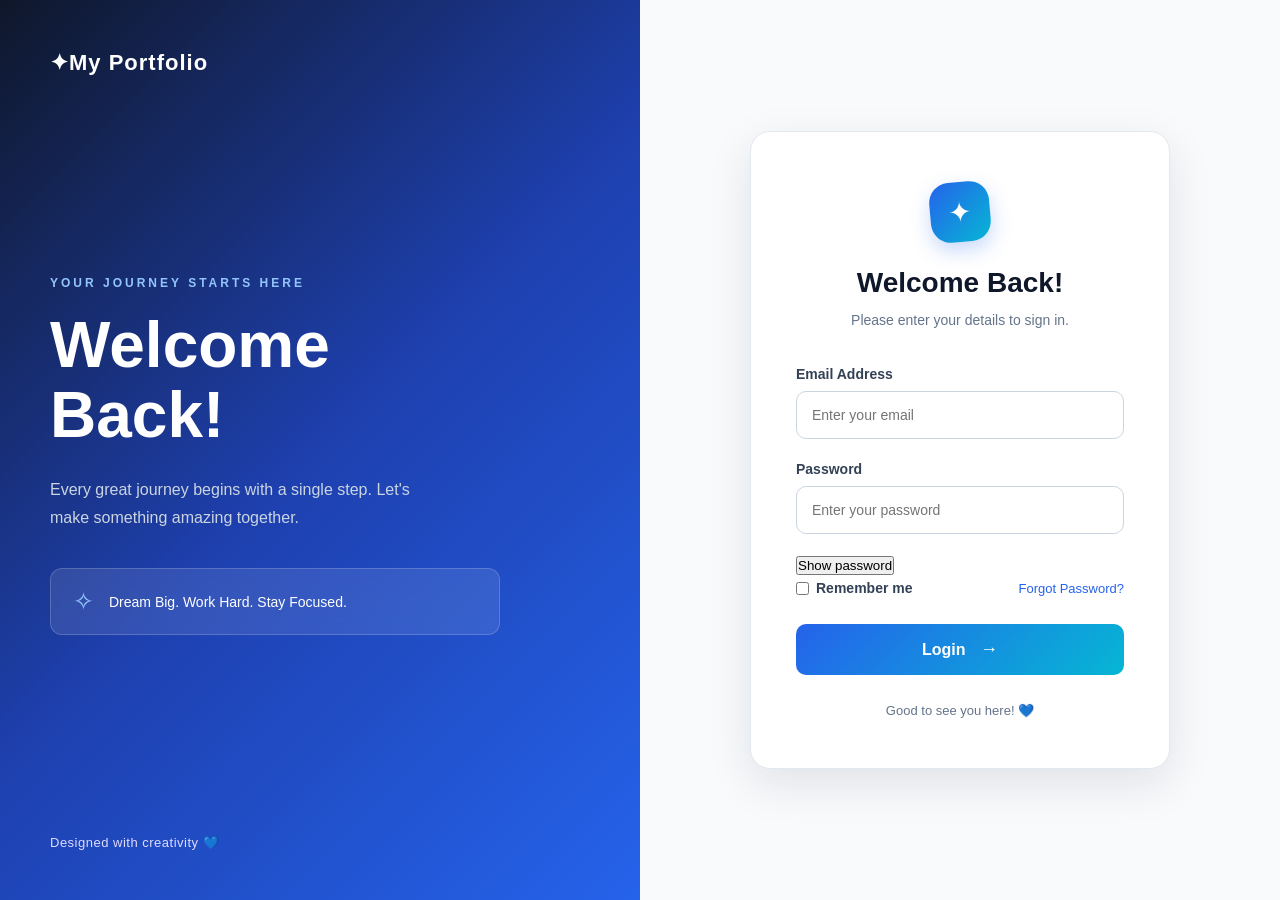
==== index.html @ 930891af "Add files via upload" ====
<!DOCTYPE html>
<html lang="en">
    <head>
        <meta charset="UTF-8">
        <meta name="viewport" content="width=device-width, initial-scale=1.0">
        <title>Premium Login</title>
        <link rel="stylesheet" href="style.css">
    </head>
    <body>
        <main class="main-container">
            <section class="left-panel">
                <div class="brand">✦My Portfolio</div>
                <div class="hero-content">
                    <p class="tagline">YOUR JOURNEY STARTS HERE</p>
                    <h1>Welcome<br>Back!</h1>
                    <p class="description">
                        Every great journey begins with a single step.
                        Let's make something amazing together.
                    </p>
                    <div class="quote-card">
                        <span>✧</span>
                        <p>Dream Big. Work Hard. Stay Focused.</p>
                    </div>
                </div>
                <div class="left-footer">Designed with creativity 💙</div>
            </section>
            <section class="right-panel">
                <div class="login-card">
                    <div class="profile-icon">✦</div>
                    <h2>Welcome Back!</h2>
                    <p class="login-subtitle">Please enter your details to sign in.</p>
                    <form id="loginForm">
                        <label for="email">Email Address</label>
                        <input type="email" id="email"
                        placeholder="Enter your email" required>
                        <label for="password">Password</label>
                        <input type="password" id="password"
                        placeholder="Enter your password" required>
                        <button type="button" id="togglePassword">
                            Show password
                        </button>
                        <div class="form-options">
                            <label class="remember">
                                <input type="checkbox" id="rememberMe">
                                Remember me
                            </label>
                            <a href="#" id="forgotPassword">Forgot Password?</a>
                        </div>
                        <button type="submit" class="login-btn">
                            Login <span>→</span>
                        </button>
                    </form>
                    <p class="bottom-text">Good to see you here! 💙</p>
                </div>
            </section>
        </main>
        <script src="script.js"></script>
    </body>
</html>
---- style.css ----
* {
    margin: 0;
    padding: 0;
    box-sizing: border-box;
}
body {
    font-family: Arial, sans-serif;
    background: #f4f7fc;
    min-height: 100vh;
}
.main-container {
    display: flex;
    width: 100%;
    min-height: 100vh;
    overflow: hidden;
}
.left-panel {
    width: 50%;
    min-height: 100vh;
    background: linear-gradient(135deg, #0f172a, #1e40af, #2563eb);
    color: white;
    padding: 50px;
    display: flex;
    flex-direction: column;
    justify-content: space-between;
}
.brand {
    font-size: 22px;
    font-weight: bold;
    letter-spacing: 1px;
    color: #ffffff;
}
.hero-content {
    max-width: 450px;
}
.tagline {
    font-size: 12px;
    letter-spacing: 3px;
    color: #93c5fd;
    margin-bottom: 20px;
    font-weight: bold;
}
.hero-content h1 {
    font-size: 64px;
    font-weight: 800;
    line-height: 1.1;
    margin-bottom: 25px;
    color: #ffffff;
}
.description {
    font-size: 16px;
    line-height: 1.8;
    color: #cbd5e1;
    margin-bottom: 35px;
    max-width: 400px;
}
.quote-card {
    display: flex;
    align-items: center;
    gap: 15px;
    padding: 18px 22px;
    background: rgba(255, 255, 255, 0.10);
    border: 1px solid rgba(255, 255, 255,0.18);
    border-radius: 12px;
    backdrop-filter: blur(10px); 
}
.quote-card span {
    font-size: 25px;
    color: #93c5fd;
}
.quote-card p {
    font-size: 14px;
    color: #ffffff
}
.left-footer {
    font-size: 13px;
    color: #dfdbfe;
    letter-spacing: 0.5px;
}
.right-panel {
    width: 50%;
    min-height: 100vh;
    display: flex;
    justify-content: center;
    align-items: center;
    padding: 40px;
    background: #f8fafc;
}
.login-card {
    width: 100%;
    max-width: 420px;
    background: #ffffff;
    padding: 50px 45px;
    border-radius: 20px;
    box-shadow: 0 15px 45px rgba(15, 23, 42, 0.10);
    border: 1px solid #e2e8f0;
    text-align: center;
}
.profile-icon {
    width: 60px;
    height: 60px;
    margin: 0 auto 25px;
    display: flex;
    justify-content: center;
    align-items: center;
    border-radius: 20px;
    transform: rotate(-5deg);
    background: linear-gradient(135deg, #2563eb, #06b6d4);
    color: white;
    font-size: 28px;
    box-shadow: 0 8px 20px rgba(37, 99, 235, 0.25);
}
.login-card h2 {
    font-size: 28px;
    color: #0f172a;
    margin-bottom: 10px;
    font-weight: 700;
}
.login-subtitle {
    font-size: 14px;
    color: #64748b;
    margin-bottom: 35px;
    line-height: 1.6;
}
#loginForm {
    text-align: left;
}
#loginForm label {
    display: block;
    font-size: 14px;
    font-weight: 600;
    color: #334155;
    margin-bottom: 9px;
}
#loginForm input[type="email"],
#loginForm input[type="password"] {
    display: block;
    width: 100%;
    padding: 15px;
    border: 1px solid #cbd5e1;
    border-radius: 10px;
    font-size: 14px;
    color: #1e293b;
    outline: none;
    margin-top: 8px;
    margin-bottom: 22px;
    transition: 0.3s;
}
#loginForm input:focus {
    border-color: #2563eb;
    box-shadow: 0 0 0 3px rgba(37, 99, 235, 0.12);
}
.form-options {
    display: flex;
    justify-content: space-between;
    align-items: center;
    margin: 5px 0 28px;
    font-size: 13px;
}
.remember {
    display: flex !important;
    align-items: center;
    gap: 7px;
    color: #475569;
    margin: 0 !important;
}
.remember input {
    accent-color: #2563eb;
}
.form-options a {
    color: #2563eb;
    text-decoration: none;
}
.form-options a:hover {
    text-decoration: underline;
}
.login-btn {
    width: 100%;
    padding: 15px;
    background: linear-gradient(135deg, #2563eb, #06b6d4);
    color: white;
    border: none;
    border-radius: 10px;
    font-size: 16px;
    font-weight: bold;
    cursor: pointer;
    transition: all 0.3s ease;
}
.login-btn:hover {
    transform: translateY(-3px);
    box-shadow: 0 10px 25px rgba(37, 99, 235, 0.30);
    background: linear-gradient(135deg, #1d4ed8, #0891b2);
    filter: brightness(1.08);
}
.login-btn span {
    margin-left: 10px;
    font-size: 18px;
}
.bottom-text {
    font-size: 13px;
    color: #64748b;
    margin-top: 28px;
    text-align: center;
}
@media (max-width: 768px) {
    .main-container {
        flex-direction: column;
    }
    .left-panel,
    .right-panel {
        width: 100%;
    }
    .left-panel {
        min-height: 55vh;
        padding: 30px;
    }
    .hero-content h1 {
        font-size: 48px;
    }
    .right-panel {
        min-height: 80vh;
        padding: 25px 18px;
    }
}
/* WELCOME PAGE */
.welcome-page {
    display: flex;
    width: 100%;
    min-height: 100vh;
    background: #f8fafc;
}
.thanks-section {
    width: 35%;
    min-height: 100vh;
    background: linear-gradient(135deg, #0f172a, #1e40af, #2563eb);
    color: white;
    display: flex;
    justify-content: center;
    align-items: center;
    padding: 40px;
}
.resume-section {
    width: 65%;
    padding: 40px;
    display: flex;
    justify-content: center;
    align-items: flex-start;
    background: #f8fafc;
}
.thanks-content {
    max-width: 380px;
    text-align: center;
}
.thanks-content h1 {
    font-size: 42px;
    line-height: 1.2;
    margin-bottom: 20px;
    color: #ffffff;
}
.thanks-content p {
    font-size: 16px;
    line-height: 1.8;
    color: #bfdbfe;
    margin-bottom: 35px;
}
.logout-btn {
    padding: 14px 35px;
    background: linear-gradient(135deg, #2563eb, #06b6d4);
    color: white;
    border: none;
    border-radius: 10px;
    font-size: 15px;
    font-weight: bold;
    cursor: pointer;
    transition: all 0.3s ease;
}
.logout-btn:hover {
    transform: translateY(-3px);
    box-shadow: 0 8px 20px rgba(0, 0, 0, 0.2);
}
.resume-card {
    width: 100%;
    max-width: 850px;
    background: #ffffff;
    padding: 35px;
    border-radius: 16px;
    box-shadow: 0 10px 35px rgba(15, 23, 42, 0.10);
    border: 1px solid #e2e8f0;
}
.resume-header {
    text-align: center;
    padding-bottom: 20px;
    margin-bottom: 25px;
    border-bottom: 2px solid #2563eb;
}
.resume-header h1 {
    font-size: 30px;
    color: #0f172a;
    margin-bottom: 12px;
}
.contact-details {
    font-size: 12px;
    line-height: 1.8;
    color: #64748b;
}
.resume-item {
    margin-bottom: 22px;
}
.resume-item h2 {
    font-size: 17px;
    color: #2563eb;
    margin-bottom: 10px;
    padding-bottom: 6px;
    border-bottom: 1px solid #e2e8f0;
}
.resume-item p,
.resume-item li {
    font-size: 13px;
    line-height: 1.7;
    color: #475569;
}
.resume-item ul {
    padding-left: 20px;
}
.education-entry {
    margin-bottom: 14px;
}
.education-entry h3 {
    font-size: 14px;
    color: #1e293b;
    margin-bottom: 5px;
}
.education-entry p {
    color: #64748b;
    font-size: 13px;
}
@media (max-width: 768px) {
    .welcome-page {
        flex-direction: column;
    }
    .thanks-section,
    .resume-section {
        width: 100%;
    }
    .thanks-section {
        min-height: 45vh;
        padding: 30px 20px;
    }
    .thanks-content h1 {
        font-size: 32px;
    }
    .resume-section {
        padding: 20px 12px;
    }
    .resume-card {
        padding: 22px 16px;
    }
    .resume-header h1 {
        font-size: 24px;
    }
    .contact-details {
        overflow-wrap: anywhere
    }
}
@keyframes fadeIn {
    from {
        opacity: 0;
        transform: translateY(20px);
    }
    to {
        opacity: 1;
        transform: translateY(0);
    }
}
.left-panel {
    animation: fadeIn 0.8s ease;
}
.login-card {
    animation: fadeIn 1s ease;
}
.resume-section {
    align-items: flex-start;
}
.resume-card {
    margin: 0 auto;
    width: 100%;
    max-width: 850px;
}
.resume-item {
    text-align: left;
}
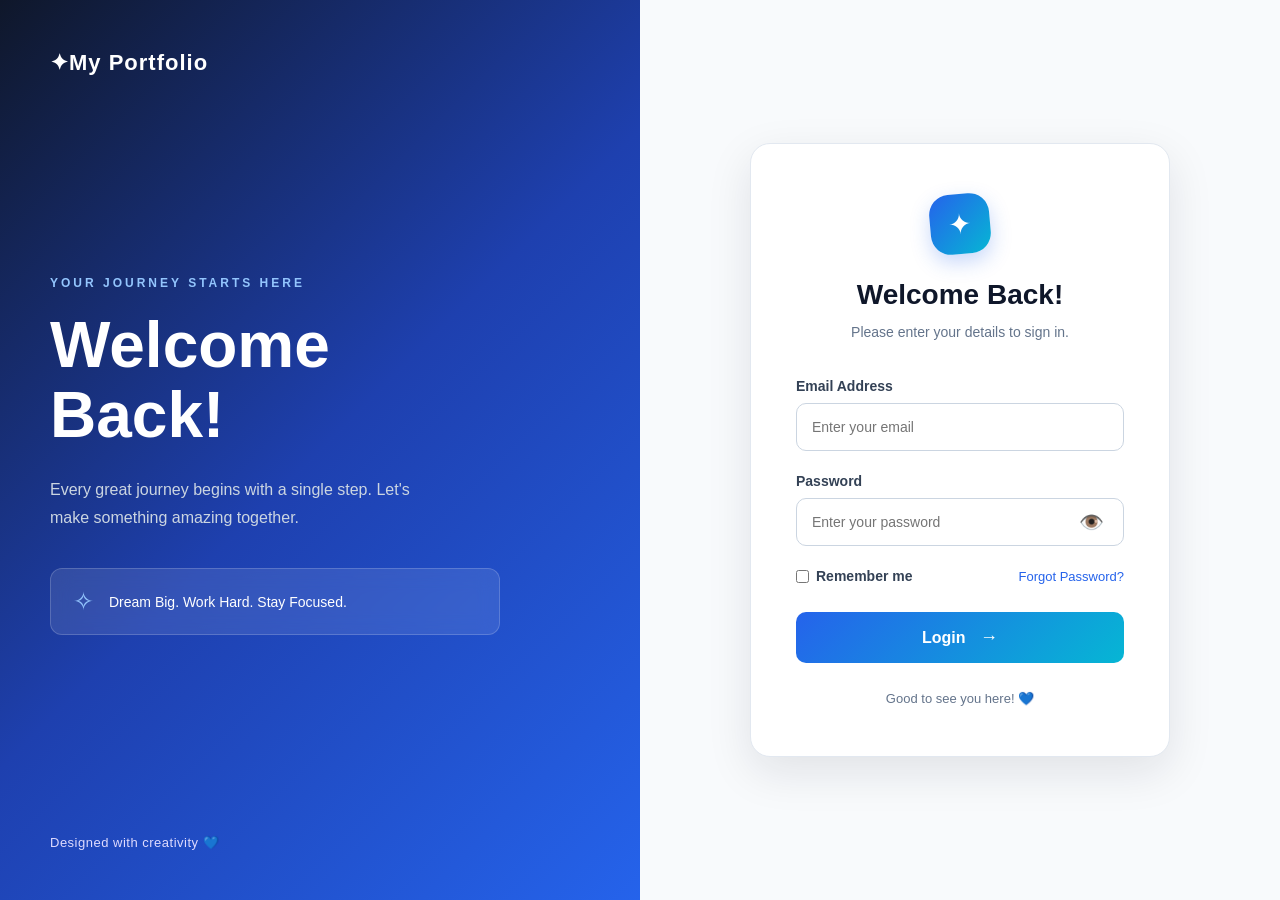
==== commit 1936024a: "Add files via upload" ====
--- a/index.html
+++ b/index.html
@@ -34,11 +34,14 @@
                         <input type="email" id="email"
                         placeholder="Enter your email" required>
                         <label for="password">Password</label>
-                        <input type="password" id="password"
-                        placeholder="Enter your password" required>
-                        <button type="button" id="togglePassword">
-                            Show password
-                        </button>
+                        <div class="password-field">
+                            <input type="password" id="password" 
+                            placeholder="Enter your password" required>
+                            
+                            <button type="button" id="togglePassword">
+                                👁️
+                            </button>
+                            </div>
                         <div class="form-options">
                             <label class="remember">
                                 <input type="checkbox" id="rememberMe">
--- a/style.css
+++ b/style.css
@@ -133,7 +133,7 @@
     margin-bottom: 9px;
 }
 #loginForm input[type="email"],
-#loginForm input[type="password"] {
+#loginForm .password-field input {
     display: block;
     width: 100%;
     padding: 15px;
@@ -388,4 +388,28 @@
 }
 .resume-item {
     text-align: left;
+}
+.password-field {
+    position: relative;
+    width: 100%;
+}
+.password-field input {
+    width: 100%;
+    padding-right: 50px;
+    box-sizing: border-box;
+}
+.password-field #togglePassword {
+    position: absolute;
+    right: 15px;
+    top: 50%;
+    transform: translateY(-50%);
+    width: auto;
+    height: auto;
+    padding: 5px;
+    margin: 0;
+    border: none;
+    background: transparent;
+    cursor: pointer;
+    font-size: 20px;
+    z-index: 2;
 }
